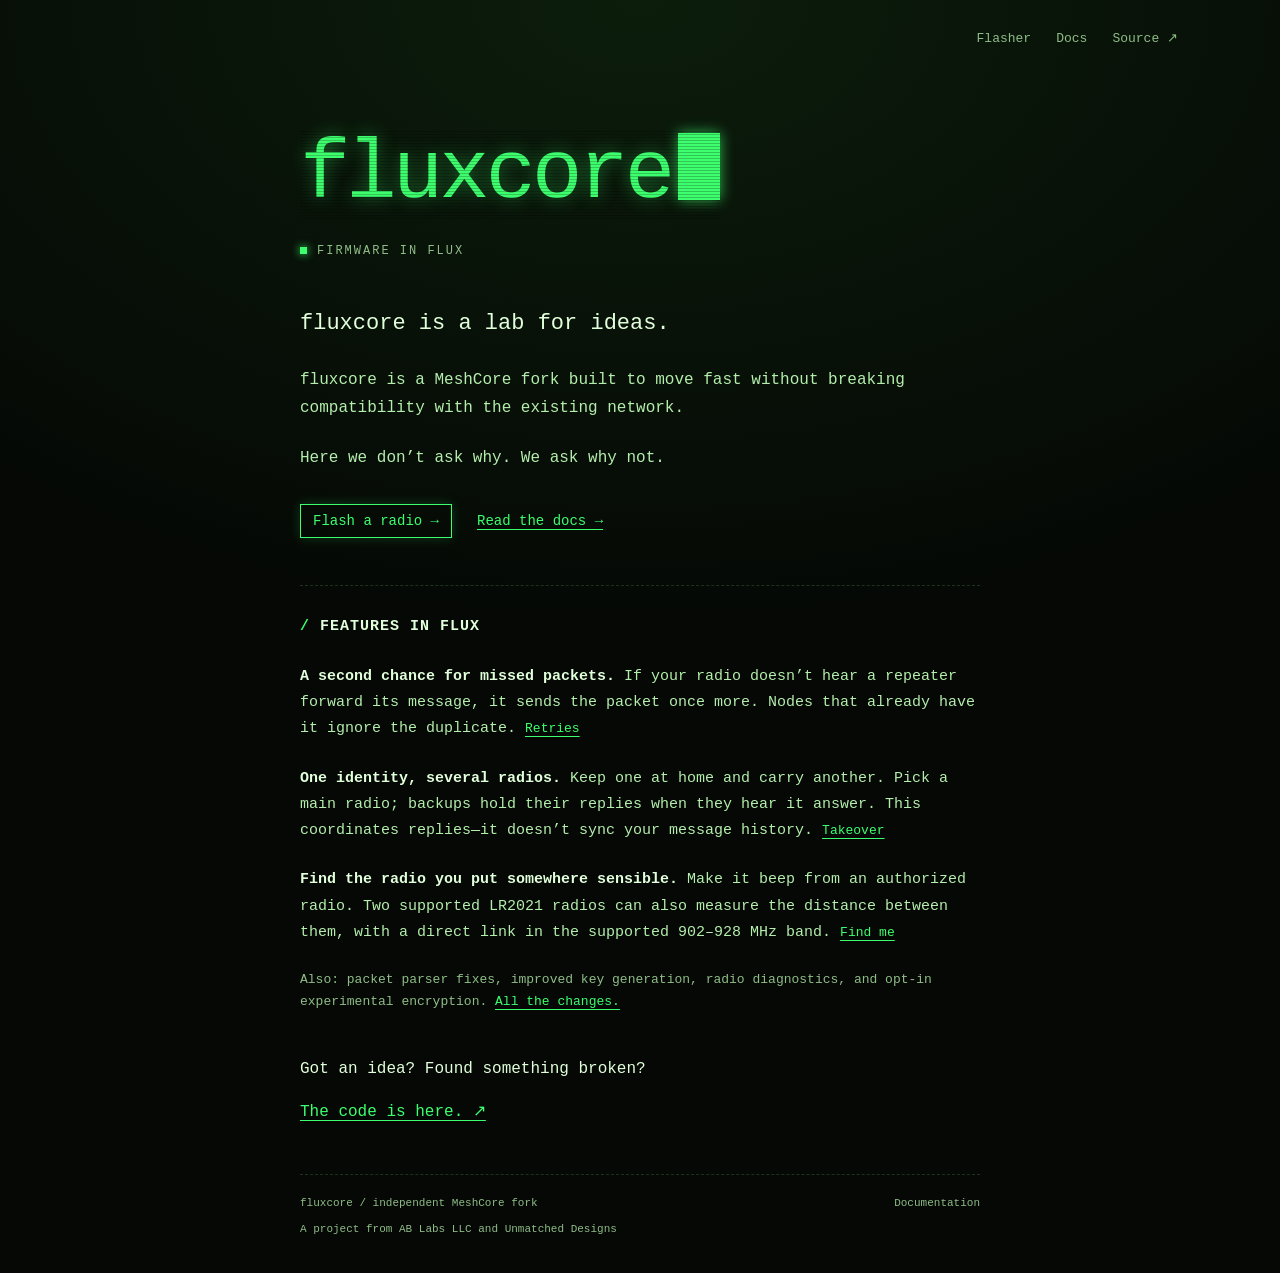
==== landing/index.html @ 07fa502c "Scanlines on the title only, not over the text Co-Authored-By: Claude Opus 5.5 <noreply@anthropic.co" ====
<!doctype html>
<html lang="en">
<head>
<meta charset="utf-8"><meta name="viewport" content="width=device-width, initial-scale=1">
<title>FluxCore — Firmware in flux, compatible with MeshCore</title>
<meta name="description" content="A MeshCore fork for trying things. Fast iteration, useful fixes, and experiments on the existing mesh.">
<style>
:root{color-scheme:dark;--bg:#050805;--fg:#b4eeac;--hi:#e0ffda;--sub:#8fbd87;--line:#1c331b;--acid:#3dff6e;--ink:#031003;--mono:ui-monospace,SFMono-Regular,Menlo,Consolas,'Liberation Mono','Courier New',monospace}
*{box-sizing:border-box}html{scroll-behavior:smooth;background:var(--bg)}
body{margin:0;min-height:100vh;background:radial-gradient(ellipse 80% 50% at 50% 0,#0c1d0c,transparent) var(--bg) no-repeat;color:var(--fg);font:16px/1.75 var(--mono)}
/* scanlines on the title only */
h1{position:relative;width:fit-content}
h1::after{content:"";position:absolute;inset:0;pointer-events:none;background:repeating-linear-gradient(0deg,rgb(0 0 0/.22) 0 1px,transparent 1px 3px)}
::selection{background:var(--acid);color:var(--ink)}
a{color:var(--acid);text-decoration-thickness:1px;text-underline-offset:4px}
a:hover{background:var(--acid);color:var(--ink);text-decoration:none}
a:focus-visible{outline:1px solid var(--acid);outline-offset:4px}
nav{max-width:1140px;margin:0 auto;padding:28px 32px;display:flex;justify-content:flex-end;gap:25px;font-size:13px}
nav a{text-decoration:none;color:var(--sub)}
main{width:min(100% - 48px,680px);margin:52px auto 0}
header{margin-bottom:45px}
h1{font-size:clamp(52px,10vw,84px);font-weight:400;letter-spacing:-4px;line-height:1.05;margin:0 0 22px;color:var(--acid);text-shadow:0 0 18px rgb(61 255 110/.45)}
.cursor{display:inline-block;background:var(--acid);width:.5em;height:.8em;margin-left:.08em;vertical-align:-.04em;box-shadow:0 0 14px rgb(61 255 110/.7);animation:blink 1.1s steps(1) infinite}
@keyframes blink{50%{opacity:0}}
.status{color:var(--sub);font-size:12px;letter-spacing:2px;display:flex;align-items:center;gap:10px}
.signal{width:7px;height:7px;background:var(--acid);box-shadow:0 0 8px var(--acid);display:inline-block;position:relative;top:-1px}
.intro{font-size:22px;line-height:1.5;margin:0 0 26px;color:var(--hi)}
p{margin:0 0 22px}
h2{font-size:15px;font-weight:700;line-height:1.5;margin:0 0 25px;color:var(--hi);letter-spacing:1px;text-transform:uppercase}
.jump{display:flex;gap:25px;flex-wrap:wrap;margin:32px 0 0;font-size:14px;align-items:center}
.jump a{white-space:nowrap}
.primary{border:1px solid var(--acid);padding:4px 12px;text-decoration:none;box-shadow:0 0 12px rgb(61 255 110/.2)}
.section{border-top:1px dashed var(--line);padding-top:30px;margin-top:47px}
.feature{font-size:15px;line-height:1.75}
.feature strong{font-weight:700;color:var(--hi)}
.feature p{margin-bottom:23px}
.feature a{font-size:13px;white-space:nowrap}
.note{font-size:13px;color:var(--sub);line-height:1.7}
.closing{margin:42px 0 48px;font-size:16px}
.closing p{margin:0 0 15px;color:var(--hi)}
footer{border-top:1px dashed var(--line);padding:19px 0 34px;margin-top:42px;display:flex;justify-content:space-between;gap:16px;font-size:11px;color:var(--sub)}
footer a{text-decoration:none;color:var(--sub)}
footer{flex-wrap:wrap;row-gap:6px}
.credit{flex-basis:100%}
.slash{color:var(--acid);margin-right:10px}
@media(max-width:600px){nav{padding:23px 24px;justify-content:flex-start;gap:22px;font-size:12px}main{margin-top:36px;width:calc(100% - 48px)}h1{font-size:58px;letter-spacing:-3px}.intro{font-size:19px}body{font-size:15px}.section{margin-top:35px}.jump{gap:20px;font-size:13px}footer{flex-direction:column;gap:5px}.status{font-size:11px}}
@media(prefers-reduced-motion:reduce){html{scroll-behavior:auto}.cursor{animation:none}}
</style>
</head><body>
<nav aria-label="Main navigation"><a href="/flash/">Flasher</a><a href="/docs/">Docs</a><a href="https://github.com/beala/MeshCore">Source ↗</a></nav>
<main>
<header><h1>fluxcore<span class="cursor" aria-hidden="true"></span></h1><div class="status"><span class="signal" aria-hidden="true"></span>FIRMWARE IN FLUX</div></header>
<p class="intro">fluxcore is a lab for ideas.</p>
<p>fluxcore is a MeshCore fork built to move fast without breaking compatibility with the existing network.</p>
<p>Here we don’t ask why. We ask why not.</p>
<div class="jump"><a class="primary" href="/flash/">Flash a radio →</a><a href="/docs/">Read the docs →</a></div>
<section class="section" aria-labelledby="changes"><h2 id="changes"><span class="slash" aria-hidden="true">/</span>Features in flux</h2>
<div class="feature">
<p><strong>A second chance for missed packets.</strong> If your radio doesn’t hear a repeater forward its message, it sends the packet once more. Nodes that already have it ignore the duplicate. <a href="/docs/#flood-retry">Retries</a></p>
<p><strong>One identity, several radios.</strong> Keep one at home and carry another. Pick a main radio; backups hold their replies when they hear it answer. This coordinates replies—it doesn’t sync your message history. <a href="/docs/#clone-takeover">Takeover</a></p>
<p><strong>Find the radio you put somewhere sensible.</strong> Make it beep from an authorized radio. Two supported LR2021 radios can also measure the distance between them, with a direct link in the supported 902–928 MHz band. <a href="/docs/#find-me">Find me</a></p>
</div>
<p class="note">Also: packet parser fixes, improved key generation, radio diagnostics, and opt-in experimental encryption. <a href="/docs/#differences">All the changes.</a></p>
</section>
<div class="closing"><p>Got an idea? Found something broken?</p><a href="https://github.com/beala/MeshCore">The code is here. ↗</a></div>
<footer><span>fluxcore / independent MeshCore fork</span><a href="/docs/">Documentation</a><span class="credit">A project from AB Labs LLC and Unmatched Designs</span></footer>
</main></body></html>
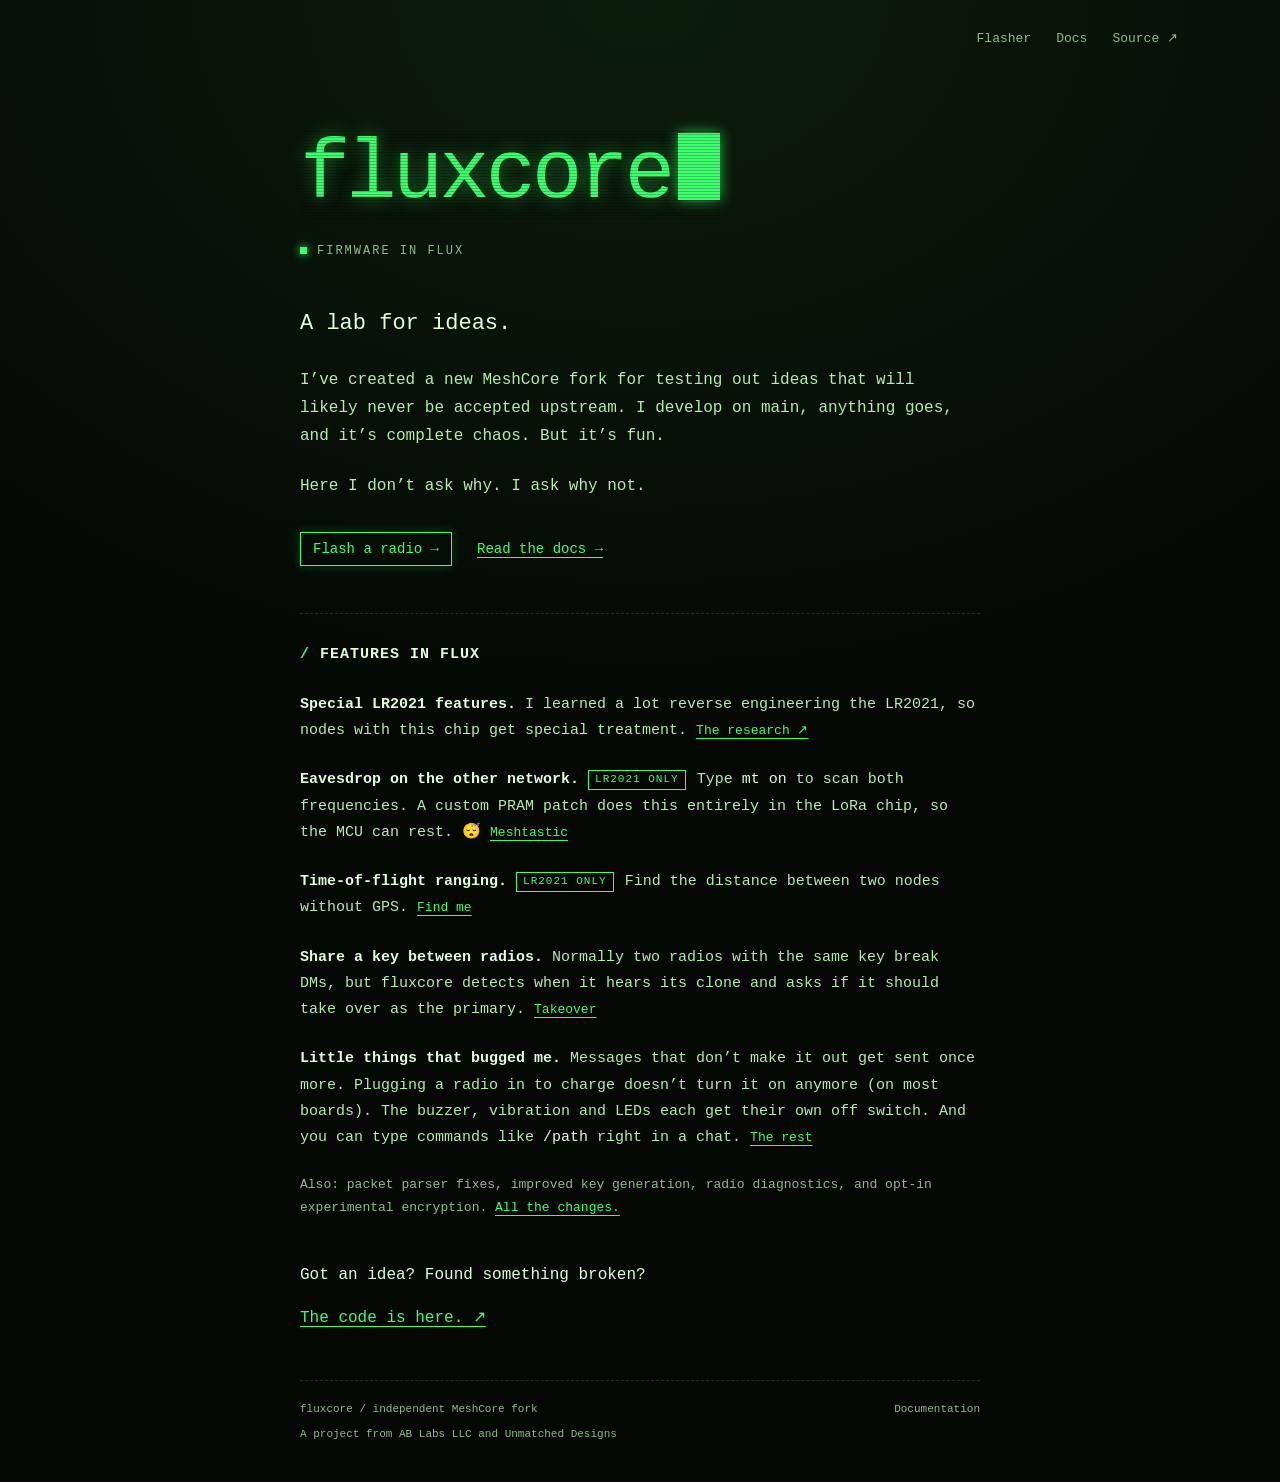
==== commit 21becd13: "Landing: new copy (lab for ideas, features in flux), LR2021-only tags, docs and research links Co-Au" ====
--- a/landing/index.html
+++ b/landing/index.html
@@ -41,6 +41,8 @@
 footer{border-top:1px dashed var(--line);padding:19px 0 34px;margin-top:42px;display:flex;justify-content:space-between;gap:16px;font-size:11px;color:var(--sub)}
 footer a{text-decoration:none;color:var(--sub)}
 footer{flex-wrap:wrap;row-gap:6px}
+code{color:var(--hi)}
+.tag{display:inline-block;border:1px solid var(--acid);color:var(--acid);font-size:11px;letter-spacing:1px;text-transform:uppercase;padding:0 6px;margin:0 2px 0 0;line-height:1.6;vertical-align:1px}
 .credit{flex-basis:100%}
 .slash{color:var(--acid);margin-right:10px}
 @media(max-width:600px){nav{padding:23px 24px;justify-content:flex-start;gap:22px;font-size:12px}main{margin-top:36px;width:calc(100% - 48px)}h1{font-size:58px;letter-spacing:-3px}.intro{font-size:19px}body{font-size:15px}.section{margin-top:35px}.jump{gap:20px;font-size:13px}footer{flex-direction:column;gap:5px}.status{font-size:11px}}
@@ -50,15 +52,17 @@
 <nav aria-label="Main navigation"><a href="/flash/">Flasher</a><a href="/docs/">Docs</a><a href="https://github.com/beala/MeshCore">Source ↗</a></nav>
 <main>
 <header><h1>fluxcore<span class="cursor" aria-hidden="true"></span></h1><div class="status"><span class="signal" aria-hidden="true"></span>FIRMWARE IN FLUX</div></header>
-<p class="intro">fluxcore is a lab for ideas.</p>
-<p>fluxcore is a MeshCore fork built to move fast without breaking compatibility with the existing network.</p>
-<p>Here we don’t ask why. We ask why not.</p>
+<p class="intro">A lab for ideas.</p>
+<p>I’ve created a new MeshCore fork for testing out ideas that will likely never be accepted upstream. I develop on main, anything goes, and it’s complete chaos. But it’s fun.</p>
+<p>Here I don’t ask why. I ask why not.</p>
 <div class="jump"><a class="primary" href="/flash/">Flash a radio →</a><a href="/docs/">Read the docs →</a></div>
 <section class="section" aria-labelledby="changes"><h2 id="changes"><span class="slash" aria-hidden="true">/</span>Features in flux</h2>
 <div class="feature">
-<p><strong>A second chance for missed packets.</strong> If your radio doesn’t hear a repeater forward its message, it sends the packet once more. Nodes that already have it ignore the duplicate. <a href="/docs/#flood-retry">Retries</a></p>
-<p><strong>One identity, several radios.</strong> Keep one at home and carry another. Pick a main radio; backups hold their replies when they hear it answer. This coordinates replies—it doesn’t sync your message history. <a href="/docs/#clone-takeover">Takeover</a></p>
-<p><strong>Find the radio you put somewhere sensible.</strong> Make it beep from an authorized radio. Two supported LR2021 radios can also measure the distance between them, with a direct link in the supported 902–928 MHz band. <a href="/docs/#find-me">Find me</a></p>
+<p><strong>Special LR2021 features.</strong> I learned a lot reverse engineering the LR2021, so nodes with this chip get special treatment. <a href="https://github.com/beala/lr2021-re">The research ↗</a></p>
+<p><strong>Eavesdrop on the other network.</strong> <span class="tag">LR2021 only</span> Type <code>mt on</code> to scan both frequencies. A custom PRAM patch does this entirely in the LoRa chip, so the MCU can rest. 😴 <a href="/docs/#meshtastic">Meshtastic</a></p>
+<p><strong>Time-of-flight ranging.</strong> <span class="tag">LR2021 only</span> Find the distance between two nodes without GPS. <a href="/docs/#find-me">Find me</a></p>
+<p><strong>Share a key between radios.</strong> Normally two radios with the same key break DMs, but fluxcore detects when it hears its clone and asks if it should take over as the primary. <a href="/docs/#clone-takeover">Takeover</a></p>
+<p><strong>Little things that bugged me.</strong> Messages that don’t make it out get sent once more. Plugging a radio in to charge doesn’t turn it on anymore (on most boards). The buzzer, vibration and LEDs each get their own off switch. And you can type commands like <code>/path</code> right in a chat. <a href="/docs/#differences">The rest</a></p>
 </div>
 <p class="note">Also: packet parser fixes, improved key generation, radio diagnostics, and opt-in experimental encryption. <a href="/docs/#differences">All the changes.</a></p>
 </section>
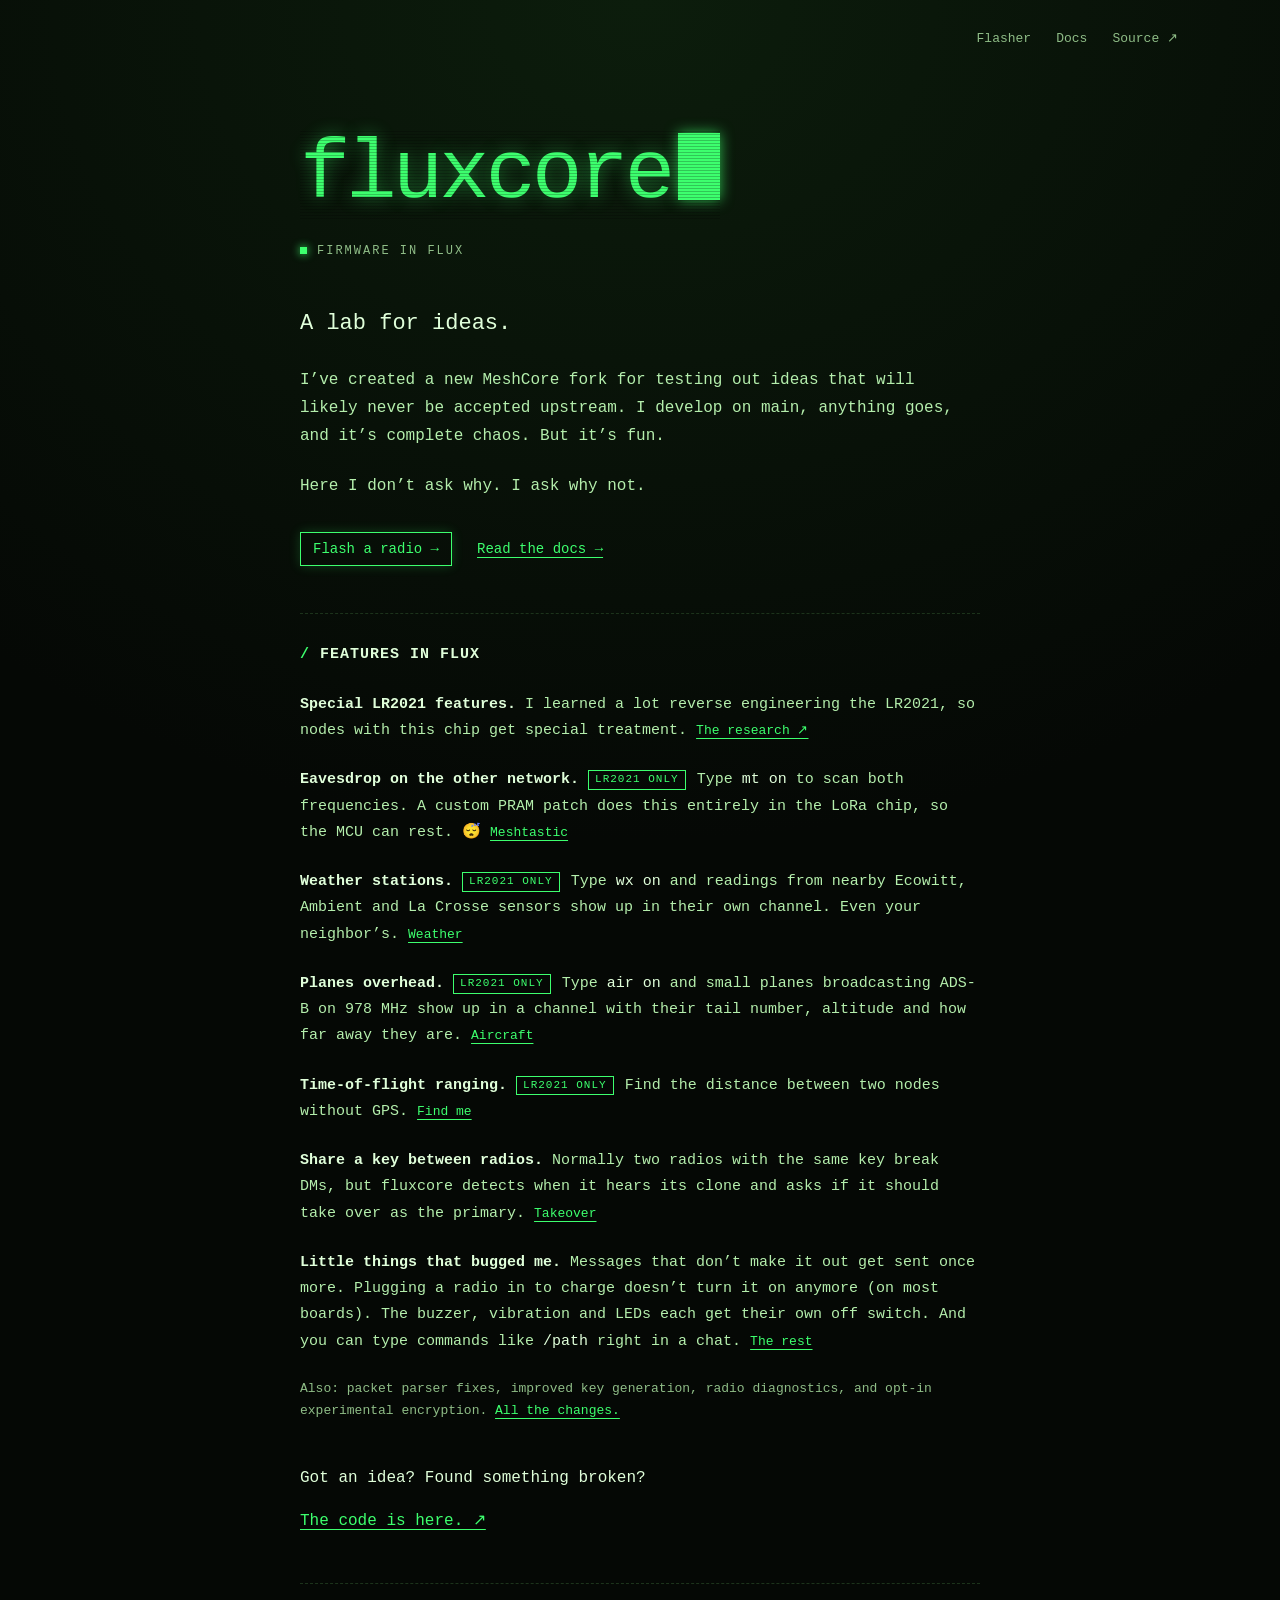
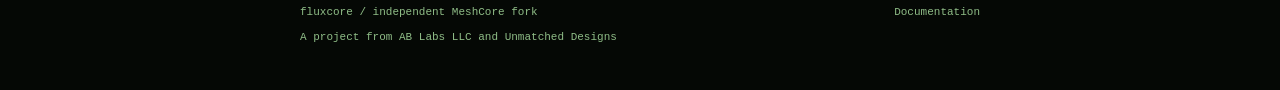
==== commit 54cb4009: "Landing: weather stations and aircraft blurbs Co-Authored-By: Claude Opus 5.5 <noreply@anthropic.com" ====
--- a/landing/index.html
+++ b/landing/index.html
@@ -2,7 +2,7 @@
 <html lang="en">
 <head>
 <meta charset="utf-8"><meta name="viewport" content="width=device-width, initial-scale=1">
-<title>FluxCore — Firmware in flux, compatible with MeshCore</title>
+<title>fluxcore — Firmware in flux, compatible with MeshCore</title>
 <meta name="description" content="A MeshCore fork for trying things. Fast iteration, useful fixes, and experiments on the existing mesh.">
 <style>
 :root{color-scheme:dark;--bg:#050805;--fg:#b4eeac;--hi:#e0ffda;--sub:#8fbd87;--line:#1c331b;--acid:#3dff6e;--ink:#031003;--mono:ui-monospace,SFMono-Regular,Menlo,Consolas,'Liberation Mono','Courier New',monospace}
@@ -60,6 +60,8 @@
 <div class="feature">
 <p><strong>Special LR2021 features.</strong> I learned a lot reverse engineering the LR2021, so nodes with this chip get special treatment. <a href="https://github.com/beala/lr2021-re">The research ↗</a></p>
 <p><strong>Eavesdrop on the other network.</strong> <span class="tag">LR2021 only</span> Type <code>mt on</code> to scan both frequencies. A custom PRAM patch does this entirely in the LoRa chip, so the MCU can rest. 😴 <a href="/docs/#meshtastic">Meshtastic</a></p>
+<p><strong>Weather stations.</strong> <span class="tag">LR2021 only</span> Type <code>wx on</code> and readings from nearby Ecowitt, Ambient and La Crosse sensors show up in their own channel. Even your neighbor’s. <a href="/docs/#weather">Weather</a></p>
+<p><strong>Planes overhead.</strong> <span class="tag">LR2021 only</span> Type <code>air on</code> and small planes broadcasting ADS-B on 978&nbsp;MHz show up in a channel with their tail number, altitude and how far away they are. <a href="/docs/#aircraft">Aircraft</a></p>
 <p><strong>Time-of-flight ranging.</strong> <span class="tag">LR2021 only</span> Find the distance between two nodes without GPS. <a href="/docs/#find-me">Find me</a></p>
 <p><strong>Share a key between radios.</strong> Normally two radios with the same key break DMs, but fluxcore detects when it hears its clone and asks if it should take over as the primary. <a href="/docs/#clone-takeover">Takeover</a></p>
 <p><strong>Little things that bugged me.</strong> Messages that don’t make it out get sent once more. Plugging a radio in to charge doesn’t turn it on anymore (on most boards). The buzzer, vibration and LEDs each get their own off switch. And you can type commands like <code>/path</code> right in a chat. <a href="/docs/#differences">The rest</a></p>
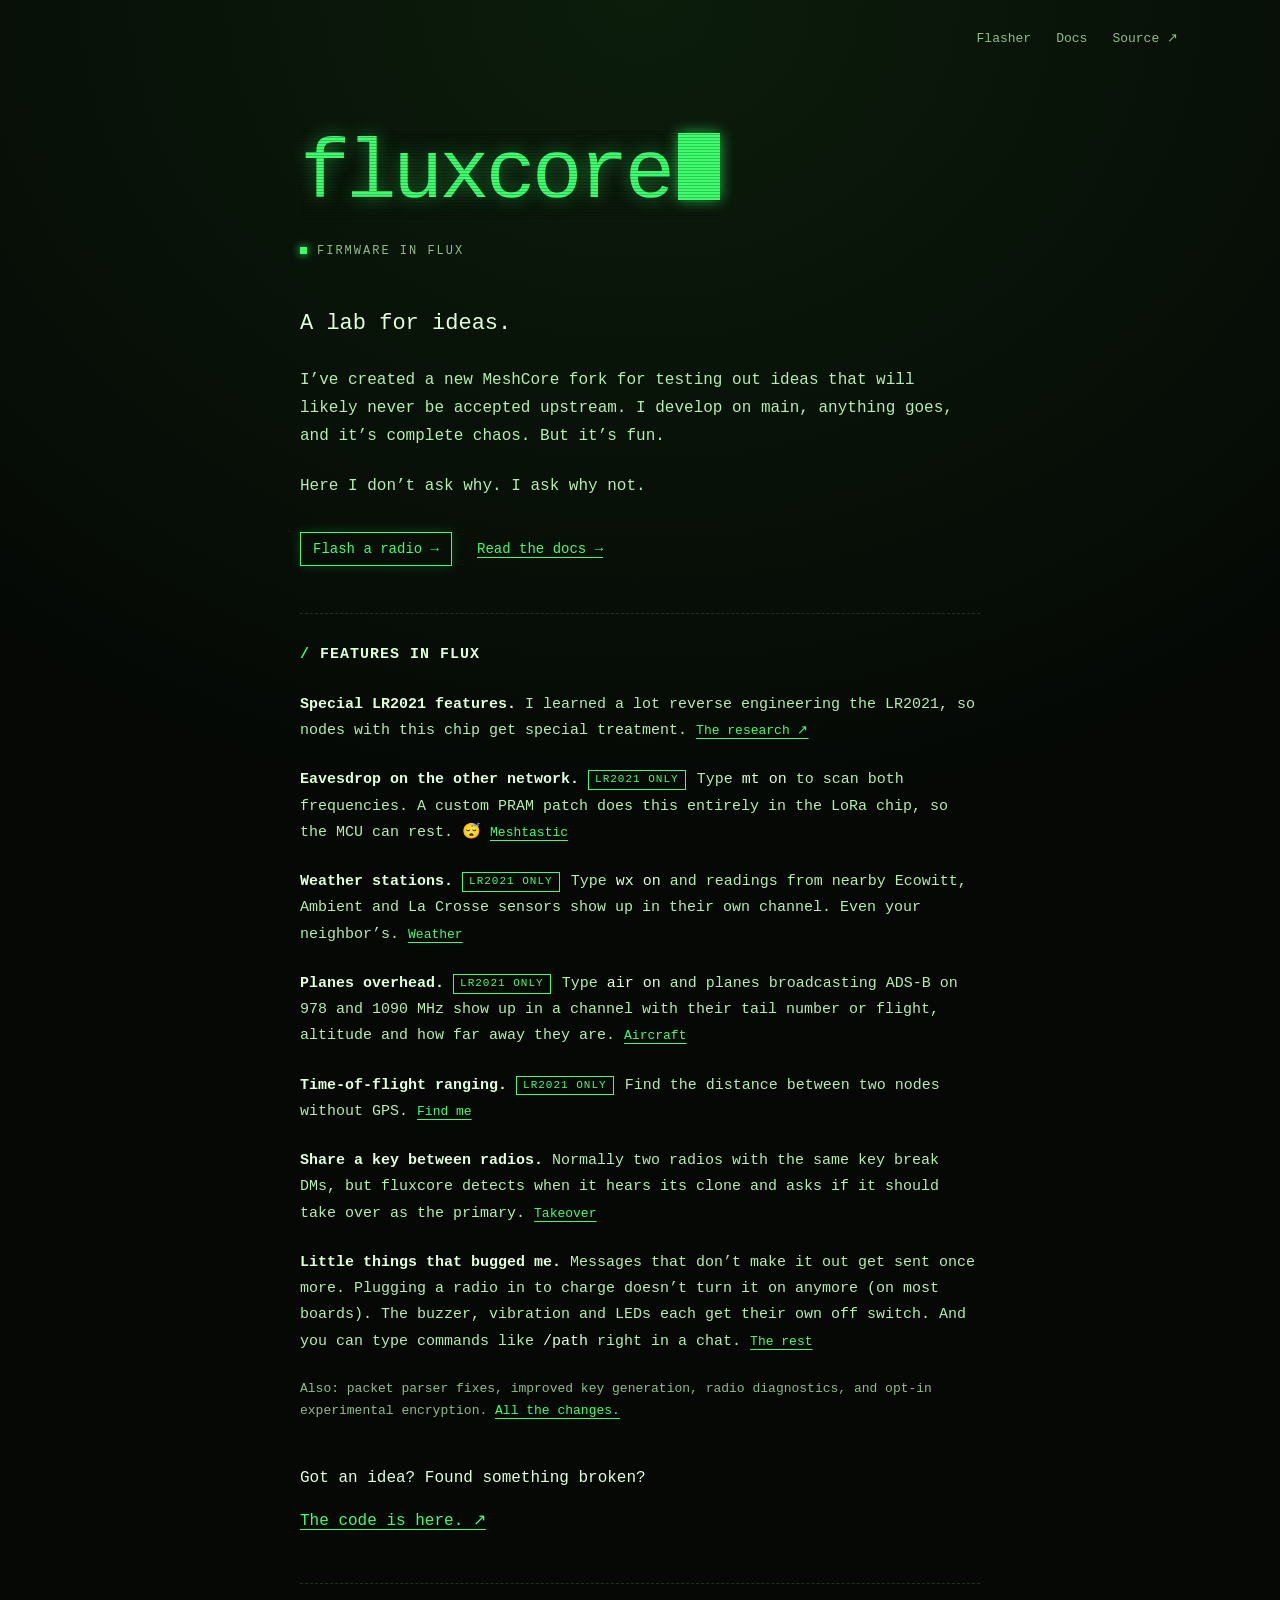
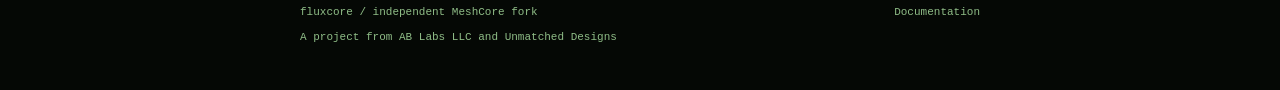
==== commit 538350df: "Landing: aircraft on 978 and 1090 MHz" ====
--- a/landing/index.html
+++ b/landing/index.html
@@ -61,7 +61,7 @@
 <p><strong>Special LR2021 features.</strong> I learned a lot reverse engineering the LR2021, so nodes with this chip get special treatment. <a href="https://github.com/beala/lr2021-re">The research ↗</a></p>
 <p><strong>Eavesdrop on the other network.</strong> <span class="tag">LR2021 only</span> Type <code>mt on</code> to scan both frequencies. A custom PRAM patch does this entirely in the LoRa chip, so the MCU can rest. 😴 <a href="/docs/#meshtastic">Meshtastic</a></p>
 <p><strong>Weather stations.</strong> <span class="tag">LR2021 only</span> Type <code>wx on</code> and readings from nearby Ecowitt, Ambient and La Crosse sensors show up in their own channel. Even your neighbor’s. <a href="/docs/#weather">Weather</a></p>
-<p><strong>Planes overhead.</strong> <span class="tag">LR2021 only</span> Type <code>air on</code> and small planes broadcasting ADS-B on 978&nbsp;MHz show up in a channel with their tail number, altitude and how far away they are. <a href="/docs/#aircraft">Aircraft</a></p>
+<p><strong>Planes overhead.</strong> <span class="tag">LR2021 only</span> Type <code>air on</code> and planes broadcasting ADS-B on 978 and 1090&nbsp;MHz show up in a channel with their tail number or flight, altitude and how far away they are. <a href="/docs/#aircraft">Aircraft</a></p>
 <p><strong>Time-of-flight ranging.</strong> <span class="tag">LR2021 only</span> Find the distance between two nodes without GPS. <a href="/docs/#find-me">Find me</a></p>
 <p><strong>Share a key between radios.</strong> Normally two radios with the same key break DMs, but fluxcore detects when it hears its clone and asks if it should take over as the primary. <a href="/docs/#clone-takeover">Takeover</a></p>
 <p><strong>Little things that bugged me.</strong> Messages that don’t make it out get sent once more. Plugging a radio in to charge doesn’t turn it on anymore (on most boards). The buzzer, vibration and LEDs each get their own off switch. And you can type commands like <code>/path</code> right in a chat. <a href="/docs/#differences">The rest</a></p>
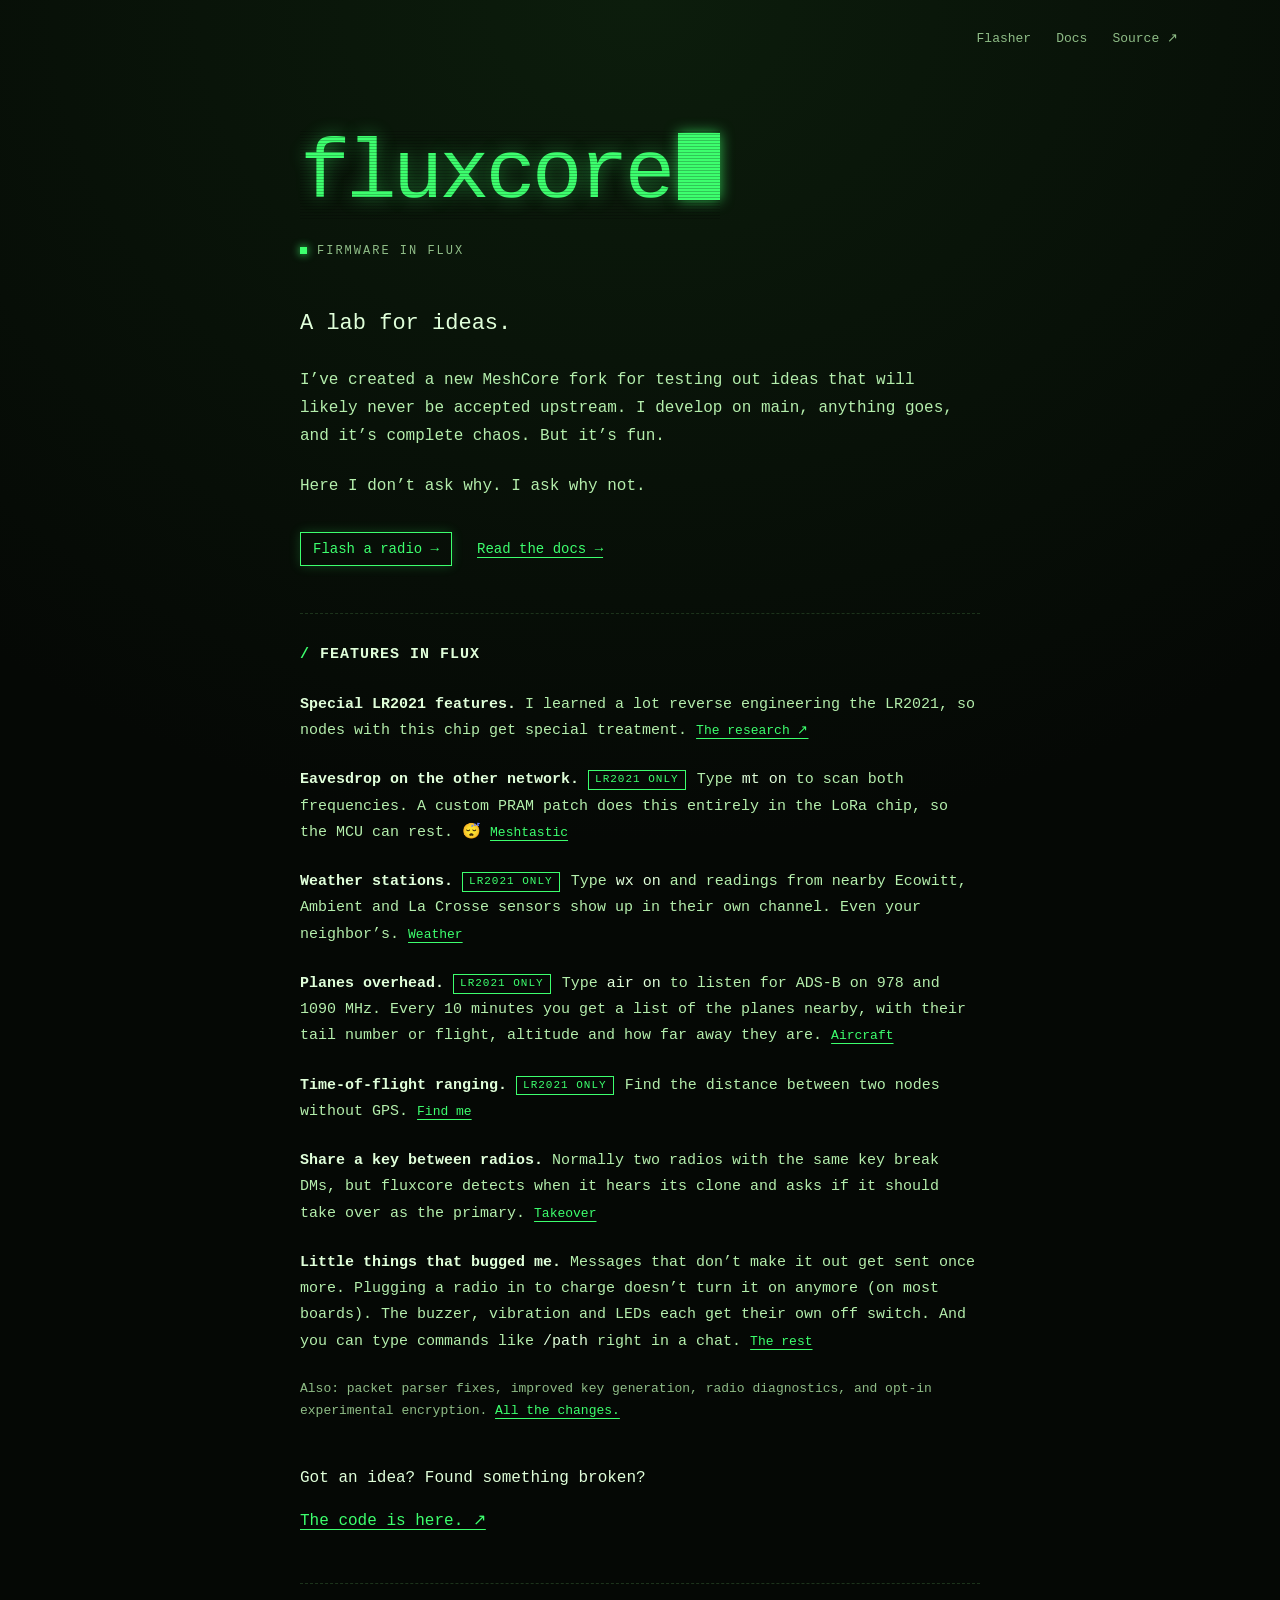
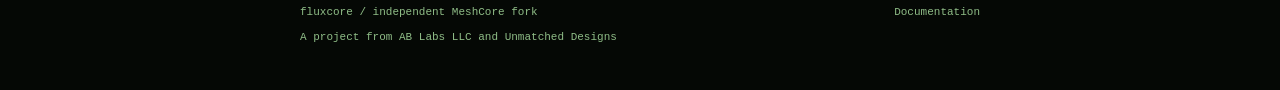
==== commit 121362cf: "Landing: aircraft blurb describes the nearby digest Co-Authored-By: Claude Opus 5.5 <noreply@anthrop" ====
--- a/landing/index.html
+++ b/landing/index.html
@@ -61,7 +61,7 @@
 <p><strong>Special LR2021 features.</strong> I learned a lot reverse engineering the LR2021, so nodes with this chip get special treatment. <a href="https://github.com/beala/lr2021-re">The research ↗</a></p>
 <p><strong>Eavesdrop on the other network.</strong> <span class="tag">LR2021 only</span> Type <code>mt on</code> to scan both frequencies. A custom PRAM patch does this entirely in the LoRa chip, so the MCU can rest. 😴 <a href="/docs/#meshtastic">Meshtastic</a></p>
 <p><strong>Weather stations.</strong> <span class="tag">LR2021 only</span> Type <code>wx on</code> and readings from nearby Ecowitt, Ambient and La Crosse sensors show up in their own channel. Even your neighbor’s. <a href="/docs/#weather">Weather</a></p>
-<p><strong>Planes overhead.</strong> <span class="tag">LR2021 only</span> Type <code>air on</code> and planes broadcasting ADS-B on 978 and 1090&nbsp;MHz show up in a channel with their tail number or flight, altitude and how far away they are. <a href="/docs/#aircraft">Aircraft</a></p>
+<p><strong>Planes overhead.</strong> <span class="tag">LR2021 only</span> Type <code>air on</code> to listen for ADS-B on 978 and 1090&nbsp;MHz. Every 10 minutes you get a list of the planes nearby, with their tail number or flight, altitude and how far away they are. <a href="/docs/#aircraft">Aircraft</a></p>
 <p><strong>Time-of-flight ranging.</strong> <span class="tag">LR2021 only</span> Find the distance between two nodes without GPS. <a href="/docs/#find-me">Find me</a></p>
 <p><strong>Share a key between radios.</strong> Normally two radios with the same key break DMs, but fluxcore detects when it hears its clone and asks if it should take over as the primary. <a href="/docs/#clone-takeover">Takeover</a></p>
 <p><strong>Little things that bugged me.</strong> Messages that don’t make it out get sent once more. Plugging a radio in to charge doesn’t turn it on anymore (on most boards). The buzzer, vibration and LEDs each get their own off switch. And you can type commands like <code>/path</code> right in a chat. <a href="/docs/#differences">The rest</a></p>
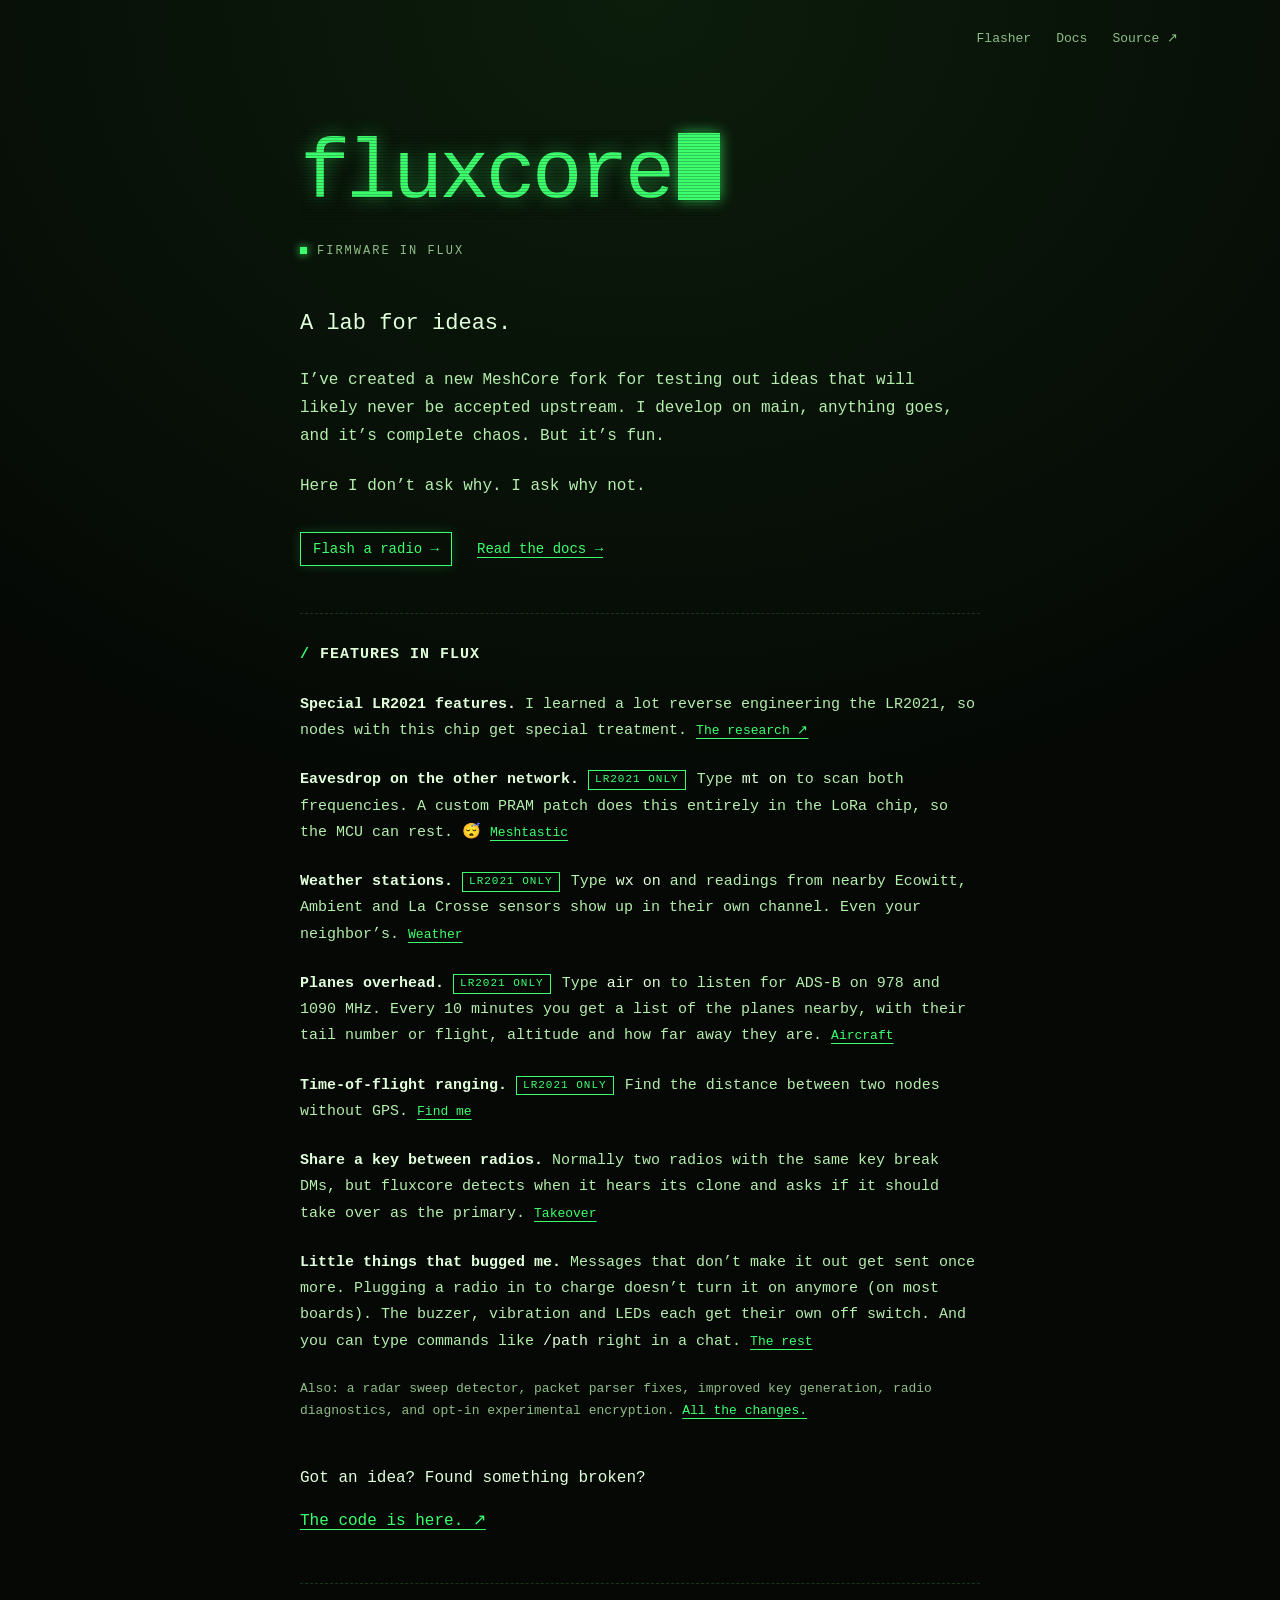
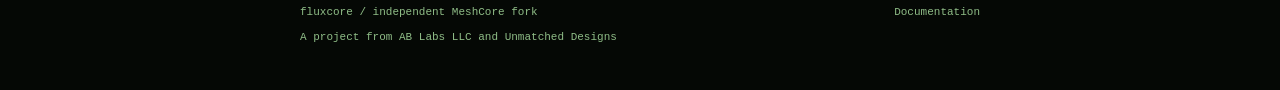
==== commit eecbc3dc: "Docs: LR2021 group covers all LR2021 boards, radar in the list, nav in list order; landing mentions " ====
--- a/landing/index.html
+++ b/landing/index.html
@@ -66,7 +66,7 @@
 <p><strong>Share a key between radios.</strong> Normally two radios with the same key break DMs, but fluxcore detects when it hears its clone and asks if it should take over as the primary. <a href="/docs/#clone-takeover">Takeover</a></p>
 <p><strong>Little things that bugged me.</strong> Messages that don’t make it out get sent once more. Plugging a radio in to charge doesn’t turn it on anymore (on most boards). The buzzer, vibration and LEDs each get their own off switch. And you can type commands like <code>/path</code> right in a chat. <a href="/docs/#differences">The rest</a></p>
 </div>
-<p class="note">Also: packet parser fixes, improved key generation, radio diagnostics, and opt-in experimental encryption. <a href="/docs/#differences">All the changes.</a></p>
+<p class="note">Also: a radar sweep detector, packet parser fixes, improved key generation, radio diagnostics, and opt-in experimental encryption. <a href="/docs/#differences">All the changes.</a></p>
 </section>
 <div class="closing"><p>Got an idea? Found something broken?</p><a href="https://github.com/beala/MeshCore">The code is here. ↗</a></div>
 <footer><span>fluxcore / independent MeshCore fork</span><a href="/docs/">Documentation</a><span class="credit">A project from AB Labs LLC and Unmatched Designs</span></footer>
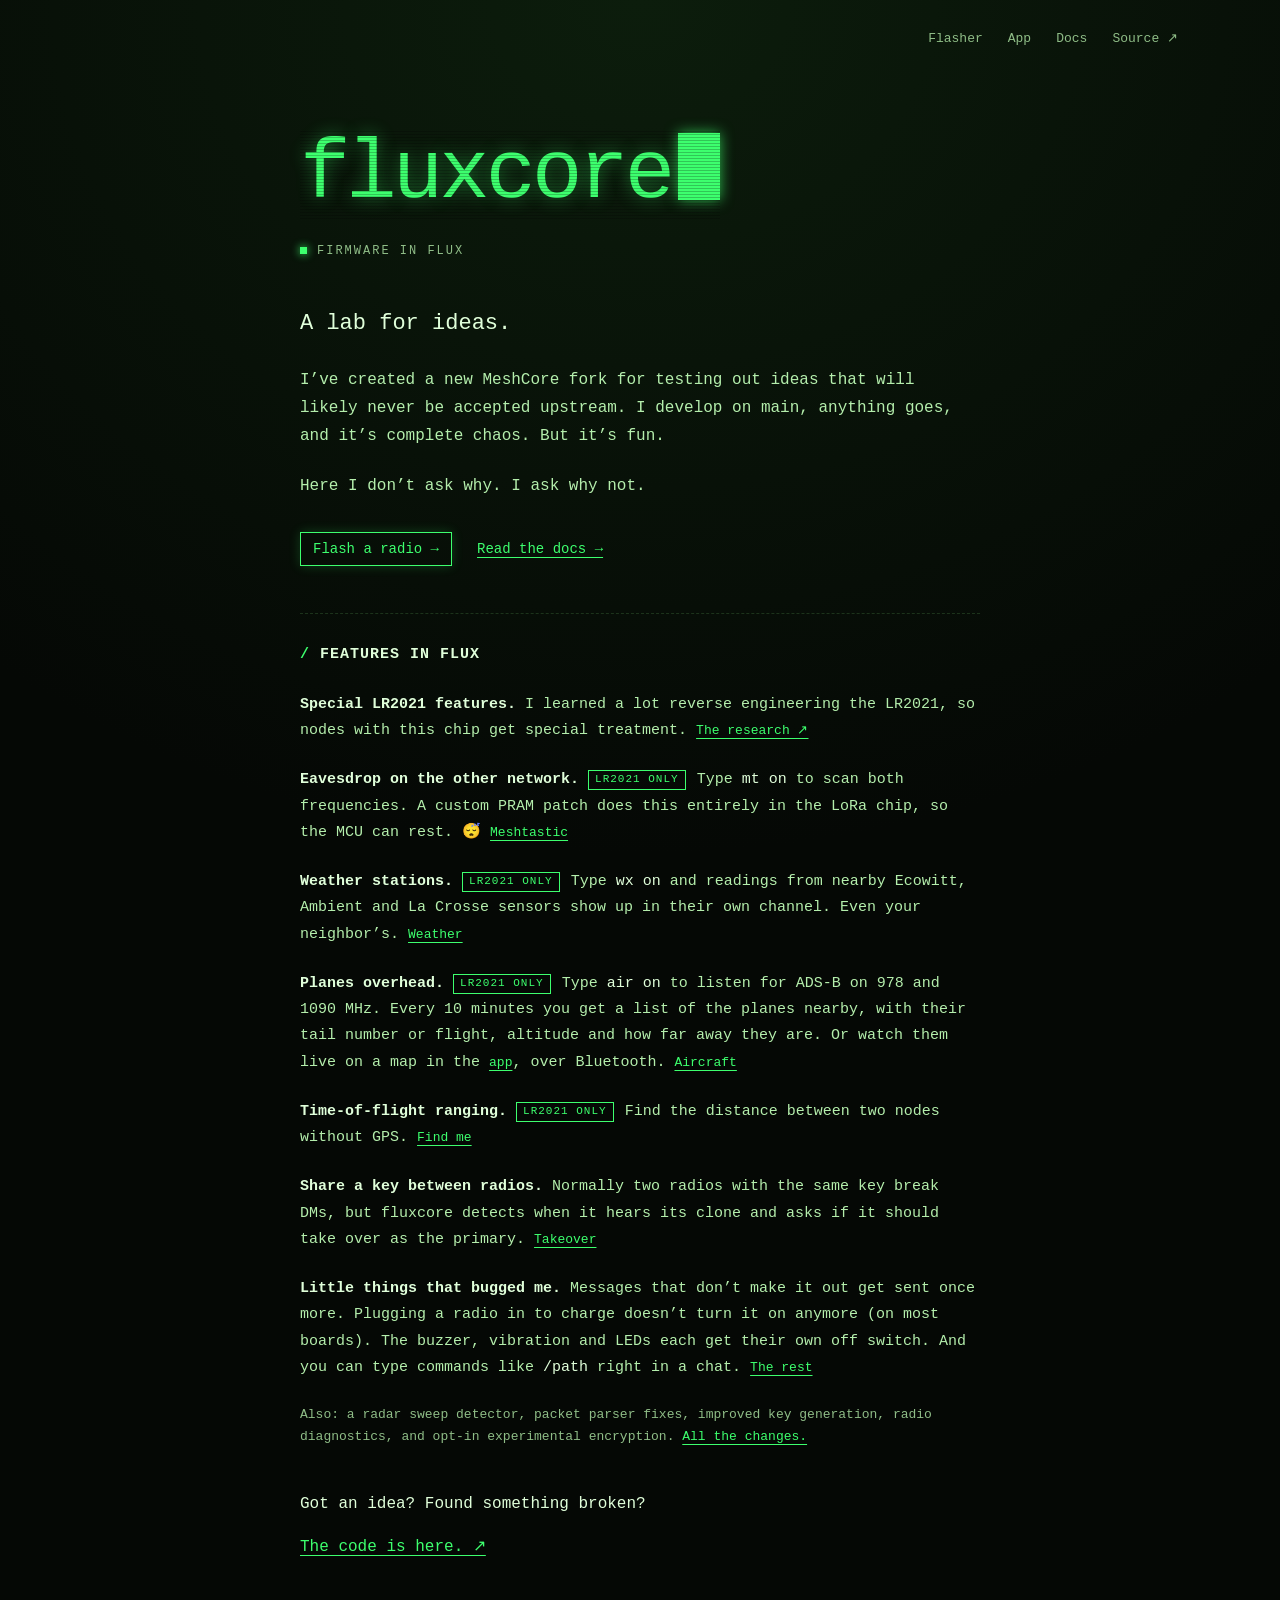
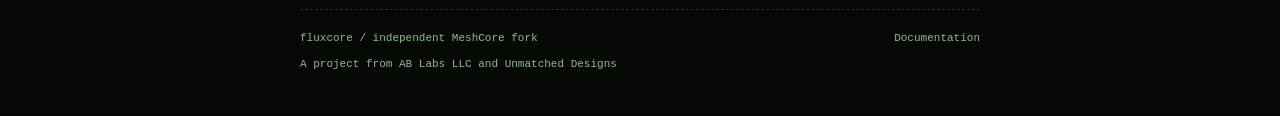
==== commit 173f08c0: "App: connect to a fluxcore radio over Bluetooth (Chrome, Edge, Bluefy) and see its aircraft on a map" ====
--- a/landing/index.html
+++ b/landing/index.html
@@ -49,7 +49,7 @@
 @media(prefers-reduced-motion:reduce){html{scroll-behavior:auto}.cursor{animation:none}}
 </style>
 </head><body>
-<nav aria-label="Main navigation"><a href="/flash/">Flasher</a><a href="/docs/">Docs</a><a href="https://github.com/beala/MeshCore">Source ↗</a></nav>
+<nav aria-label="Main navigation"><a href="/flash/">Flasher</a><a href="/app/">App</a><a href="/docs/">Docs</a><a href="https://github.com/beala/MeshCore">Source ↗</a></nav>
 <main>
 <header><h1>fluxcore<span class="cursor" aria-hidden="true"></span></h1><div class="status"><span class="signal" aria-hidden="true"></span>FIRMWARE IN FLUX</div></header>
 <p class="intro">A lab for ideas.</p>
@@ -61,7 +61,7 @@
 <p><strong>Special LR2021 features.</strong> I learned a lot reverse engineering the LR2021, so nodes with this chip get special treatment. <a href="https://github.com/beala/lr2021-re">The research ↗</a></p>
 <p><strong>Eavesdrop on the other network.</strong> <span class="tag">LR2021 only</span> Type <code>mt on</code> to scan both frequencies. A custom PRAM patch does this entirely in the LoRa chip, so the MCU can rest. 😴 <a href="/docs/#meshtastic">Meshtastic</a></p>
 <p><strong>Weather stations.</strong> <span class="tag">LR2021 only</span> Type <code>wx on</code> and readings from nearby Ecowitt, Ambient and La Crosse sensors show up in their own channel. Even your neighbor’s. <a href="/docs/#weather">Weather</a></p>
-<p><strong>Planes overhead.</strong> <span class="tag">LR2021 only</span> Type <code>air on</code> to listen for ADS-B on 978 and 1090&nbsp;MHz. Every 10 minutes you get a list of the planes nearby, with their tail number or flight, altitude and how far away they are. <a href="/docs/#aircraft">Aircraft</a></p>
+<p><strong>Planes overhead.</strong> <span class="tag">LR2021 only</span> Type <code>air on</code> to listen for ADS-B on 978 and 1090&nbsp;MHz. Every 10 minutes you get a list of the planes nearby, with their tail number or flight, altitude and how far away they are. Or watch them live on a map in the <a href="/app/">app</a>, over Bluetooth. <a href="/docs/#aircraft">Aircraft</a></p>
 <p><strong>Time-of-flight ranging.</strong> <span class="tag">LR2021 only</span> Find the distance between two nodes without GPS. <a href="/docs/#find-me">Find me</a></p>
 <p><strong>Share a key between radios.</strong> Normally two radios with the same key break DMs, but fluxcore detects when it hears its clone and asks if it should take over as the primary. <a href="/docs/#clone-takeover">Takeover</a></p>
 <p><strong>Little things that bugged me.</strong> Messages that don’t make it out get sent once more. Plugging a radio in to charge doesn’t turn it on anymore (on most boards). The buzzer, vibration and LEDs each get their own off switch. And you can type commands like <code>/path</code> right in a chat. <a href="/docs/#differences">The rest</a></p>
